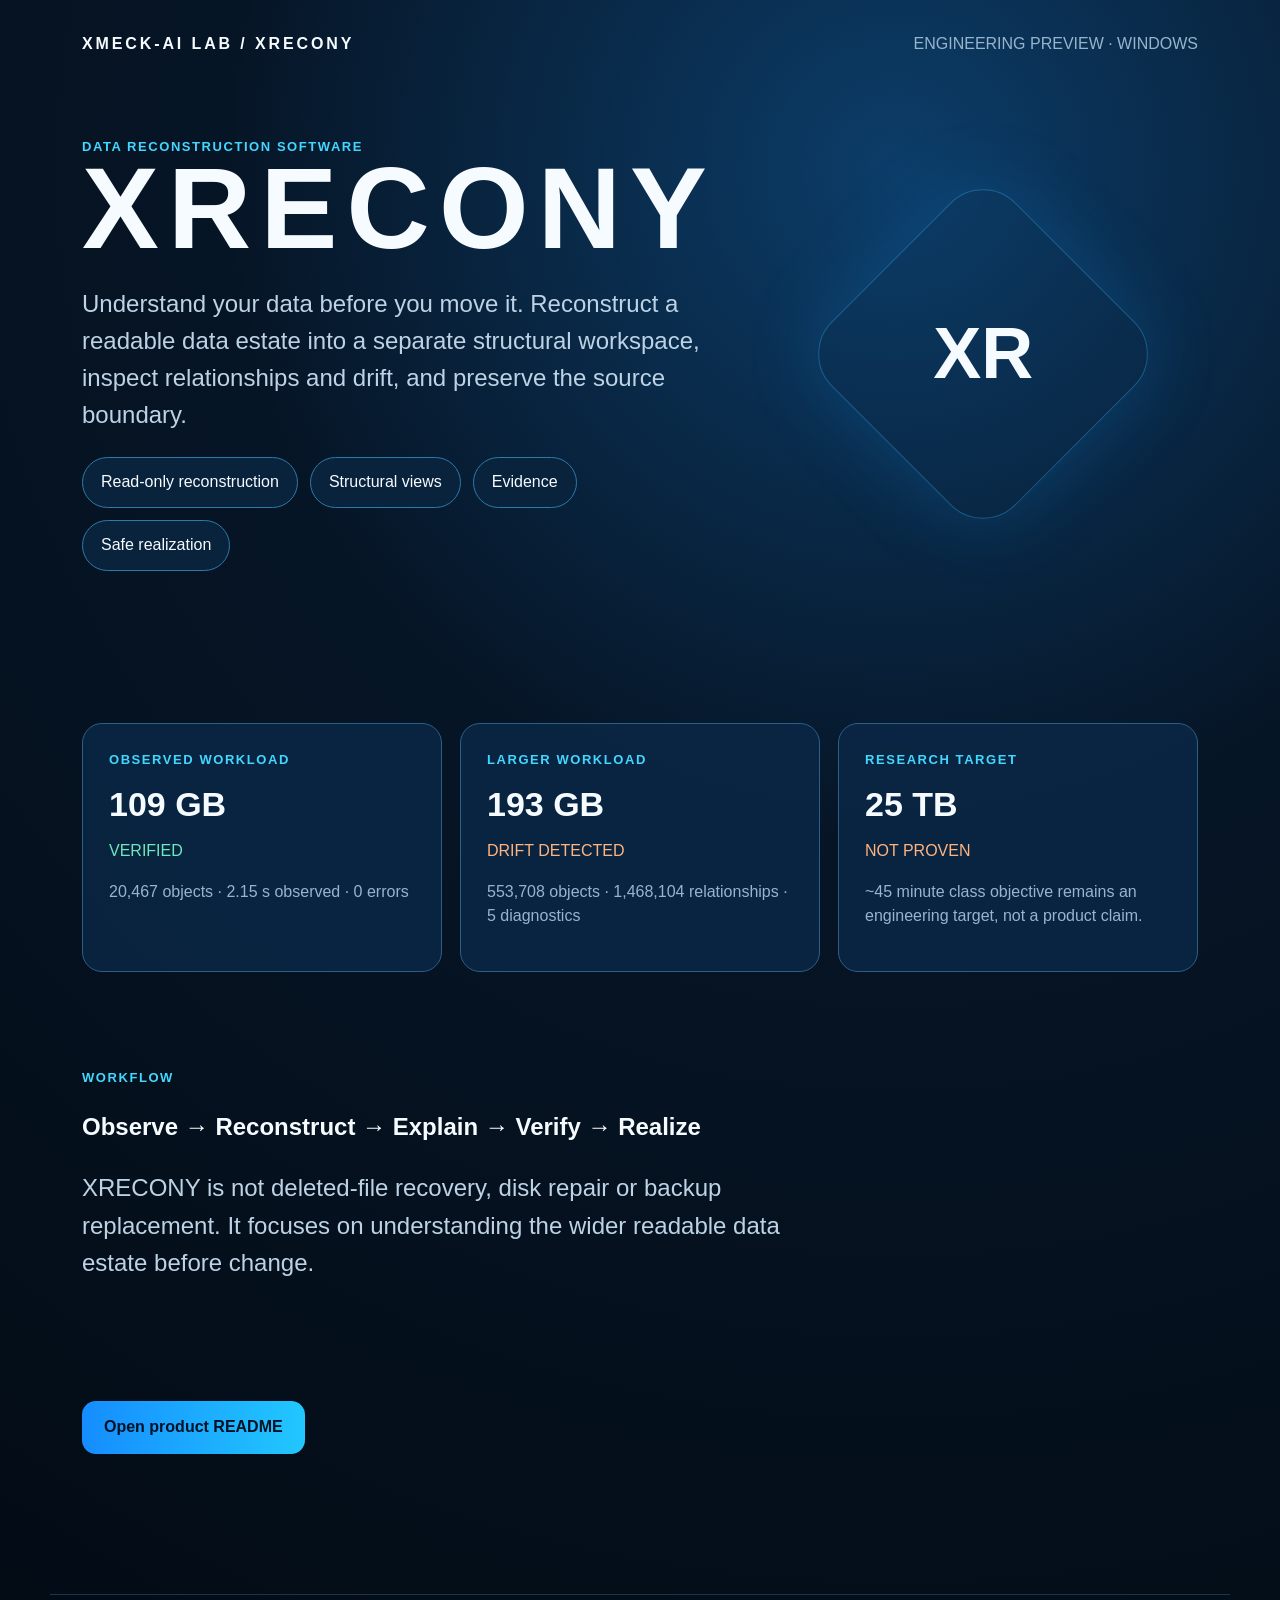
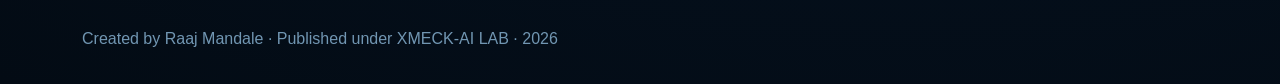
==== demo/index.html @ c3d739b7 "release: XRECONY 1.0 Engineering Preview" ====
<!doctype html><html><head><meta charset="utf-8"><meta name="viewport" content="width=device-width,initial-scale=1"><title>XRECONY — XMECK-AI LAB</title><style>
:root{--bg:#061526;--card:#0b2948;--cyan:#43d7ff;--orange:#ff7b22;--text:#f6fbff;--muted:#96b5cd}*{box-sizing:border-box}body{margin:0;background:radial-gradient(circle at 70% 10%,#0c3d69 0,#061526 38%,#030b14 100%);font:16px/1.55 Segoe UI,Arial;color:var(--text)}header,main,footer{max-width:1180px;margin:auto;padding:32px}nav{display:flex;justify-content:space-between;align-items:center}.brand{font-weight:800;letter-spacing:.18em}.muted{color:var(--muted)}.hero{padding:80px 0 40px;display:grid;grid-template-columns:1.2fr .8fr;gap:40px;align-items:center}h1{font-size:clamp(64px,9vw,120px);line-height:.9;margin:0 0 22px;letter-spacing:.08em}.accent{background:linear-gradient(90deg,#31cfff,#258cff,#ff7b22);-webkit-background-clip:text;color:transparent}.lead{font-size:24px;color:#bdd3e5;max-width:760px}.orb{width:260px;height:260px;margin:auto;transform:rotate(45deg);border:1px solid #3bbcff55;border-radius:46px;display:grid;place-items:center;box-shadow:0 0 80px #159cff33}.orb:after{content:'XR';transform:rotate(-45deg);font-size:72px;font-weight:900}.grid{display:grid;grid-template-columns:repeat(3,1fr);gap:18px}.card{background:#0b2948cc;border:1px solid #2b5f88;border-radius:20px;padding:26px;min-height:170px}.k{color:var(--cyan);font-weight:800;letter-spacing:.12em;font-size:13px}.n{font-size:34px;font-weight:850;margin:8px 0}.warn{color:#ffb37f}.ok{color:#6ee7bd}.section{padding:48px 0}.flow{display:flex;gap:12px;flex-wrap:wrap}.pill{padding:12px 18px;border:1px solid #2d79aa;border-radius:999px;background:#09233d}.cta{display:inline-block;background:linear-gradient(90deg,#158dff,#22c7ff);color:#001223;text-decoration:none;padding:14px 22px;border-radius:14px;font-weight:800}footer{color:#7196b2;border-top:1px solid #193651;margin-top:60px}@media(max-width:800px){.hero{grid-template-columns:1fr}.grid{grid-template-columns:1fr}.orb{width:180px;height:180px}h1{font-size:58px}}
</style></head><body><header><nav><div class="brand">XMECK-AI LAB / XRECONY</div><div class="muted">ENGINEERING PREVIEW · WINDOWS</div></nav><div class="hero"><div><div class="k">DATA RECONSTRUCTION SOFTWARE</div><h1>XRECONY</h1><p class="lead">Understand your data before you move it. Reconstruct a readable data estate into a separate structural workspace, inspect relationships and drift, and preserve the source boundary.</p><div class="flow"><span class="pill">Read-only reconstruction</span><span class="pill">Structural views</span><span class="pill">Evidence</span><span class="pill">Safe realization</span></div></div><div class="orb"></div></div></header><main><section class="section"><div class="grid"><div class="card"><div class="k">OBSERVED WORKLOAD</div><div class="n">109 GB</div><div class="ok">VERIFIED</div><p class="muted">20,467 objects · 2.15 s observed · 0 errors</p></div><div class="card"><div class="k">LARGER WORKLOAD</div><div class="n">193 GB</div><div class="warn">DRIFT DETECTED</div><p class="muted">553,708 objects · 1,468,104 relationships · 5 diagnostics</p></div><div class="card"><div class="k">RESEARCH TARGET</div><div class="n">25 TB</div><div class="warn">NOT PROVEN</div><p class="muted">~45 minute class objective remains an engineering target, not a product claim.</p></div></div></section><section class="section"><div class="k">WORKFLOW</div><h2>Observe → Reconstruct → Explain → Verify → Realize</h2><p class="lead">XRECONY is not deleted-file recovery, disk repair or backup replacement. It focuses on understanding the wider readable data estate before change.</p></section><section class="section"><a class="cta" href="../README.md">Open product README</a></section></main><footer>Created by Raaj Mandale · Published under XMECK-AI LAB · 2026</footer></body></html>
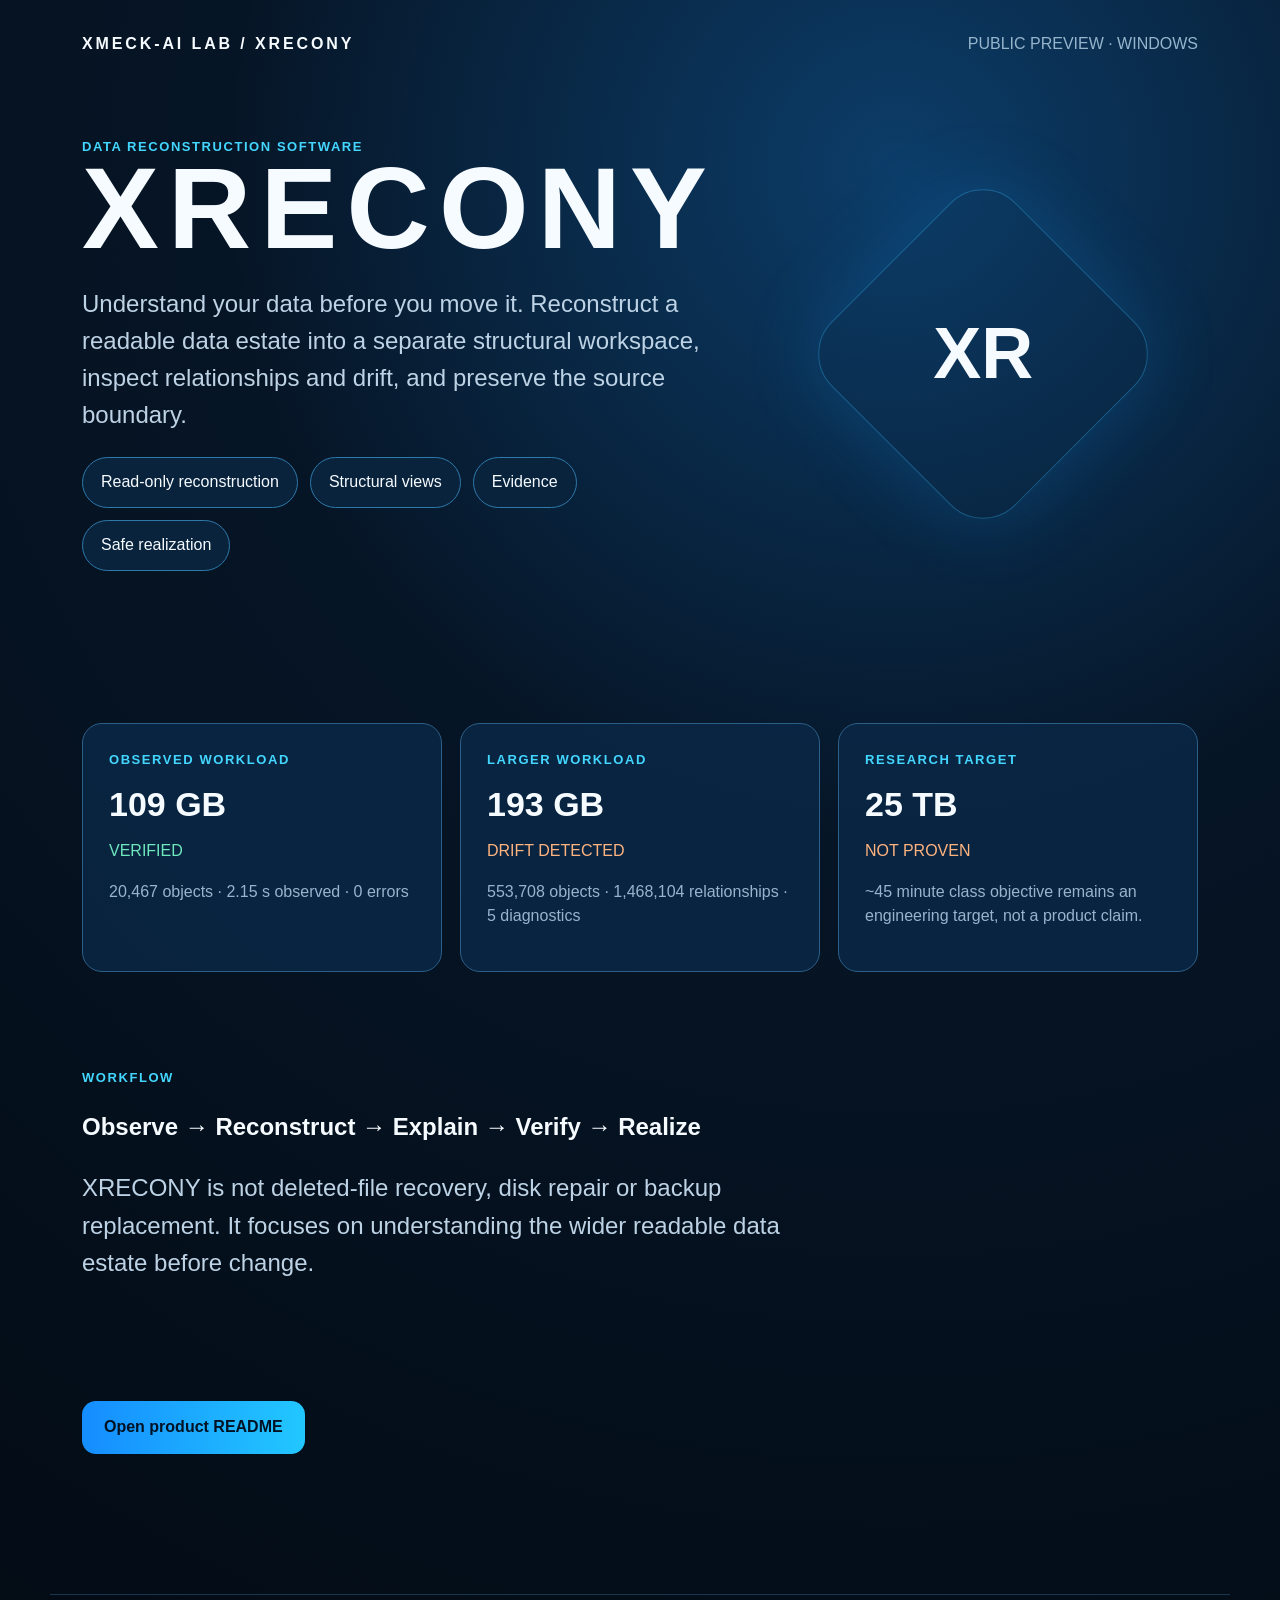
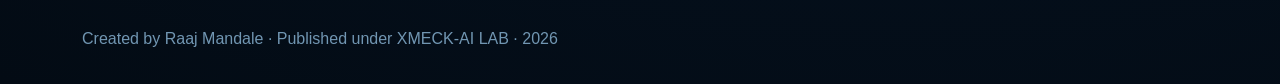
==== commit df7d2ffa: "release: XRECONY 2.0 Public Preview" ====
--- a/demo/index.html
+++ b/demo/index.html
@@ -1,3 +1,3 @@
 <!doctype html><html><head><meta charset="utf-8"><meta name="viewport" content="width=device-width,initial-scale=1"><title>XRECONY — XMECK-AI LAB</title><style>
 :root{--bg:#061526;--card:#0b2948;--cyan:#43d7ff;--orange:#ff7b22;--text:#f6fbff;--muted:#96b5cd}*{box-sizing:border-box}body{margin:0;background:radial-gradient(circle at 70% 10%,#0c3d69 0,#061526 38%,#030b14 100%);font:16px/1.55 Segoe UI,Arial;color:var(--text)}header,main,footer{max-width:1180px;margin:auto;padding:32px}nav{display:flex;justify-content:space-between;align-items:center}.brand{font-weight:800;letter-spacing:.18em}.muted{color:var(--muted)}.hero{padding:80px 0 40px;display:grid;grid-template-columns:1.2fr .8fr;gap:40px;align-items:center}h1{font-size:clamp(64px,9vw,120px);line-height:.9;margin:0 0 22px;letter-spacing:.08em}.accent{background:linear-gradient(90deg,#31cfff,#258cff,#ff7b22);-webkit-background-clip:text;color:transparent}.lead{font-size:24px;color:#bdd3e5;max-width:760px}.orb{width:260px;height:260px;margin:auto;transform:rotate(45deg);border:1px solid #3bbcff55;border-radius:46px;display:grid;place-items:center;box-shadow:0 0 80px #159cff33}.orb:after{content:'XR';transform:rotate(-45deg);font-size:72px;font-weight:900}.grid{display:grid;grid-template-columns:repeat(3,1fr);gap:18px}.card{background:#0b2948cc;border:1px solid #2b5f88;border-radius:20px;padding:26px;min-height:170px}.k{color:var(--cyan);font-weight:800;letter-spacing:.12em;font-size:13px}.n{font-size:34px;font-weight:850;margin:8px 0}.warn{color:#ffb37f}.ok{color:#6ee7bd}.section{padding:48px 0}.flow{display:flex;gap:12px;flex-wrap:wrap}.pill{padding:12px 18px;border:1px solid #2d79aa;border-radius:999px;background:#09233d}.cta{display:inline-block;background:linear-gradient(90deg,#158dff,#22c7ff);color:#001223;text-decoration:none;padding:14px 22px;border-radius:14px;font-weight:800}footer{color:#7196b2;border-top:1px solid #193651;margin-top:60px}@media(max-width:800px){.hero{grid-template-columns:1fr}.grid{grid-template-columns:1fr}.orb{width:180px;height:180px}h1{font-size:58px}}
-</style></head><body><header><nav><div class="brand">XMECK-AI LAB / XRECONY</div><div class="muted">ENGINEERING PREVIEW · WINDOWS</div></nav><div class="hero"><div><div class="k">DATA RECONSTRUCTION SOFTWARE</div><h1>XRECONY</h1><p class="lead">Understand your data before you move it. Reconstruct a readable data estate into a separate structural workspace, inspect relationships and drift, and preserve the source boundary.</p><div class="flow"><span class="pill">Read-only reconstruction</span><span class="pill">Structural views</span><span class="pill">Evidence</span><span class="pill">Safe realization</span></div></div><div class="orb"></div></div></header><main><section class="section"><div class="grid"><div class="card"><div class="k">OBSERVED WORKLOAD</div><div class="n">109 GB</div><div class="ok">VERIFIED</div><p class="muted">20,467 objects · 2.15 s observed · 0 errors</p></div><div class="card"><div class="k">LARGER WORKLOAD</div><div class="n">193 GB</div><div class="warn">DRIFT DETECTED</div><p class="muted">553,708 objects · 1,468,104 relationships · 5 diagnostics</p></div><div class="card"><div class="k">RESEARCH TARGET</div><div class="n">25 TB</div><div class="warn">NOT PROVEN</div><p class="muted">~45 minute class objective remains an engineering target, not a product claim.</p></div></div></section><section class="section"><div class="k">WORKFLOW</div><h2>Observe → Reconstruct → Explain → Verify → Realize</h2><p class="lead">XRECONY is not deleted-file recovery, disk repair or backup replacement. It focuses on understanding the wider readable data estate before change.</p></section><section class="section"><a class="cta" href="../README.md">Open product README</a></section></main><footer>Created by Raaj Mandale · Published under XMECK-AI LAB · 2026</footer></body></html>+</style></head><body><header><nav><div class="brand">XMECK-AI LAB / XRECONY</div><div class="muted">PUBLIC PREVIEW · WINDOWS</div></nav><div class="hero"><div><div class="k">DATA RECONSTRUCTION SOFTWARE</div><h1>XRECONY</h1><p class="lead">Understand your data before you move it. Reconstruct a readable data estate into a separate structural workspace, inspect relationships and drift, and preserve the source boundary.</p><div class="flow"><span class="pill">Read-only reconstruction</span><span class="pill">Structural views</span><span class="pill">Evidence</span><span class="pill">Safe realization</span></div></div><div class="orb"></div></div></header><main><section class="section"><div class="grid"><div class="card"><div class="k">OBSERVED WORKLOAD</div><div class="n">109 GB</div><div class="ok">VERIFIED</div><p class="muted">20,467 objects · 2.15 s observed · 0 errors</p></div><div class="card"><div class="k">LARGER WORKLOAD</div><div class="n">193 GB</div><div class="warn">DRIFT DETECTED</div><p class="muted">553,708 objects · 1,468,104 relationships · 5 diagnostics</p></div><div class="card"><div class="k">RESEARCH TARGET</div><div class="n">25 TB</div><div class="warn">NOT PROVEN</div><p class="muted">~45 minute class objective remains an engineering target, not a product claim.</p></div></div></section><section class="section"><div class="k">WORKFLOW</div><h2>Observe → Reconstruct → Explain → Verify → Realize</h2><p class="lead">XRECONY is not deleted-file recovery, disk repair or backup replacement. It focuses on understanding the wider readable data estate before change.</p></section><section class="section"><a class="cta" href="../README.md">Open product README</a></section></main><footer>Created by Raaj Mandale · Published under XMECK-AI LAB · 2026</footer></body></html>
